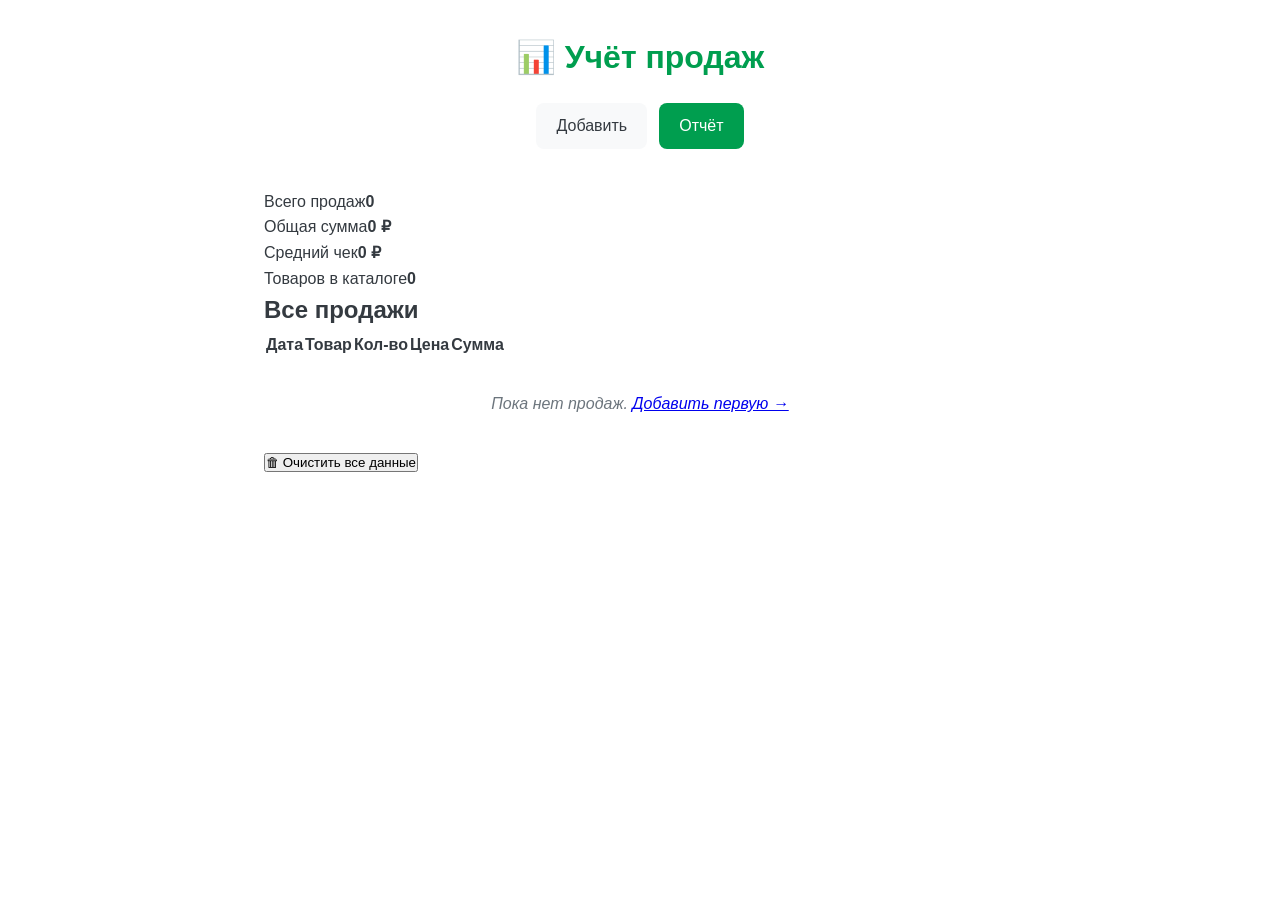
==== static/report.html @ a73f8dbb "sait zapushen, no est oshibka s dodavleniem prodazhi, razobrat 07 09 26" ====
<!DOCTYPE html>
<html lang="ru">
<head>
  <meta charset="UTF-8">
  <title>Отчёт по продажам</title>
  <link rel="stylesheet" href="/static/style.css">
</head>
<body>
  <div class="container">
    <header>
      <h1>📊 Учёт продаж</h1>
      <nav>
        <a href="/">Добавить</a>
        <a href="/report" class="active">Отчёт</a>
      </nav>
    </header>

    <section class="stats">
      <div class="stat-card"><span>Всего продаж</span><strong id="totalCount">0</strong></div>
      <div class="stat-card"><span>Общая сумма</span><strong id="totalSum">0 ₽</strong></div>
      <div class="stat-card"><span>Средний чек</span><strong id="avgCheck">0 ₽</strong></div>
      <div class="stat-card"><span>Товаров в каталоге</span><strong id="uniqueProducts">0</strong></div>
    </section>

    <section>
      <h2>Все продажи</h2>
      <table id="salesTable">
        <thead>
          <tr>
            <th>Дата</th><th>Товар</th><th>Кол-во</th>
            <th>Цена</th><th>Сумма</th><th></th>
          </tr>
        </thead>
        <tbody></tbody>
      </table>
      <p id="emptyMsg" class="empty">Пока нет продаж. <a href="/">Добавить первую →</a></p>
    </section>

    <button class="danger" id="clearBtn">🗑 Очистить все данные</button>
  </div>

  <script src="/static/app.js"></script>
  <script>
    renderReport();

    document.getElementById('clearBtn').addEventListener('click', async () => {
      if (!confirm('Удалить все продажи? Это действие нельзя отменить.')) return;
      await fetch('/api/sales', { method: 'DELETE' });
      renderReport();
    });
  </script>
</body>
</html>
---- static/style.css ----
* { box-sizing: border-box; margin: 0; padding: 0; }

:root {
  --s7-green: #009E4F;
  --s7-green-dark: #007A3D;
  --s7-purple: #6D2077;
  --s7-purple-light: #8B3A96;
  --white: #ffffff;
  --gray-light: #f8f9fa;
  --gray: #6c757d;
  --gray-dark: #343a40;
}

body {
  font-family: -apple-system, BlinkMacSystemFont, "Segoe UI", Roboto, sans-serif;
  background: var(--white);
  color: var(--gray-dark);
  line-height: 1.6;
  min-height: 100vh;
}

.container {
  max-width: 800px;
  margin: 0 auto;
  padding: 32px 24px;
}

header {
  text-align: center;
  margin-bottom: 40px;
}

header h1 {
  color: var(--s7-green);
  font-size: 2rem;
  font-weight: 700;
  margin-bottom: 8px;
}

header p {
  color: var(--s7-purple);
  font-size: 1rem;
}

nav {
  display: flex;
  justify-content: center;
  gap: 12px;
  margin-top: 20px;
}

nav a {
  padding: 10px 20px;
  border-radius: 8px;
  text-decoration: none;
  color: var(--gray-dark);
  background: var(--gray-light);
  transition: 0.2s;
  font-weight: 500;
}

nav a.active, nav a:hover {
  background: var(--s7-green);
  color: var(--white);
}

/* ===== Форма продаж ===== */
.sales-form {
  background: var(--white);
  border: 2px solid var(--gray-light);
  border-radius: 16px;
  padding: 32px;
  margin-bottom: 24px;
}

.sale-row {
  background: var(--gray-light);
  border-radius: 12px;
  padding: 24px;
  margin-bottom: 16px;
  position: relative;
}

.sale-row-header {
  display: flex;
  justify-content: space-between;
  align-items: center;
  margin-bottom: 20px;
}

.sale-row-title {
  color: var(--s7-purple);
  font-weight: 600;
  font-size: 1.1rem;
}

.remove-row-btn {
  background: transparent;
  border: none;
  color: var(--gray);
  font-size: 1.5rem;
  cursor: pointer;
  padding: 0;
  width: 32px;
  height: 32px;
  display: flex;
  align-items: center;
  justify-content: center;
  border-radius: 50%;
  transition: 0.2s;
}

.remove-row-btn:hover {
  background: #fee2e2;
  color: #dc2626;
}

.form-grid {
  display: grid;
  grid-template-columns: repeat(auto-fit, minmax(180px, 1fr));
  gap: 16px;
}

.form-field {
  display: flex;
  flex-direction: column;
}

.form-field label {
  color: var(--s7-green);
  font-weight: 600;
  font-size: 0.9rem;
  margin-bottom: 8px;
  text-transform: uppercase;
  letter-spacing: 0.5px;
}

.form-field input,
.form-field select {
  padding: 12px 16px;
  border: 2px solid #e5e7eb;
  border-radius: 8px;
  font-size: 1rem;
  transition: 0.2s;
  background: var(--white);
}

.form-field input:focus,
.form-field select:focus {
  outline: none;
  border-color: var(--s7-green);
  box-shadow: 0 0 0 3px rgba(0, 158, 79, 0.1);
}

.add-row-btn {
  background: transparent;
  border: 2px dashed var(--s7-purple);
  color: var(--s7-purple);
  padding: 16px;
  border-radius: 12px;
  font-size: 1rem;
  font-weight: 600;
  cursor: pointer;
  width: 100%;
  transition: 0.2s;
  margin-bottom: 24px;
}

.add-row-btn:hover {
  background: var(--s7-purple);
  color: var(--white);
  border-style: solid;
}

.submit-btn {
  background: var(--s7-green);
  color: var(--white);
  border: none;
  padding: 16px 32px;
  border-radius: 12px;
  font-size: 1.1rem;
  font-weight: 700;
  cursor: pointer;
  width: 100%;
  transition: 0.2s;
  text-transform: uppercase;
  letter-spacing: 1px;
}

.submit-btn:hover:not(:disabled) {
  background: var(--s7-green-dark);
  transform: translateY(-2px);
  box-shadow: 0 4px 12px rgba(0, 158, 79, 0.3);
}

.submit-btn:disabled {
  background: #d1d5db;
  cursor: not-allowed;
  opacity: 0.6;
}

/* ===== Последние продажи ===== */
.recent {
  background: var(--white);
  border: 2px solid var(--gray-light);
  border-radius: 16px;
  padding: 24px;
}

.recent h2 {
  color: var(--s7-purple);
  margin-bottom: 16px;
  font-size: 1.3rem;
}

.recent ul {
  list-style: none;
}

.recent li {
  padding: 12px 16px;
  background: var(--gray-light);
  border-radius: 8px;
  margin-bottom: 8px;
  display: flex;
  justify-content: space-between;
  align-items: center;
}

.recent li:last-child {
  margin-bottom: 0;
}

.recent-info {
  display: flex;
  flex-direction: column;
  gap: 4px;
}

.recent-flight {
  color: var(--s7-green);
  font-weight: 700;
  font-size: 1.1rem;
}

.recent-details {
  color: var(--gray);
  font-size: 0.9rem;
}

.recent-quantity {
  background: var(--s7-purple);
  color: var(--white);
  padding: 6px 12px;
  border-radius: 20px;
  font-weight: 600;
  font-size: 0.9rem;
}

.empty {
  text-align: center;
  color: var(--gray);
  padding: 32px;
  font-style: italic;
}

/* ===== Адаптивность ===== */
@media (max-width: 640px) {
  .form-grid {
    grid-template-columns: 1fr;
  }
  
  .container {
    padding: 16px;
  }
  
  header h1 {
    font-size: 1.5rem;
  }
}
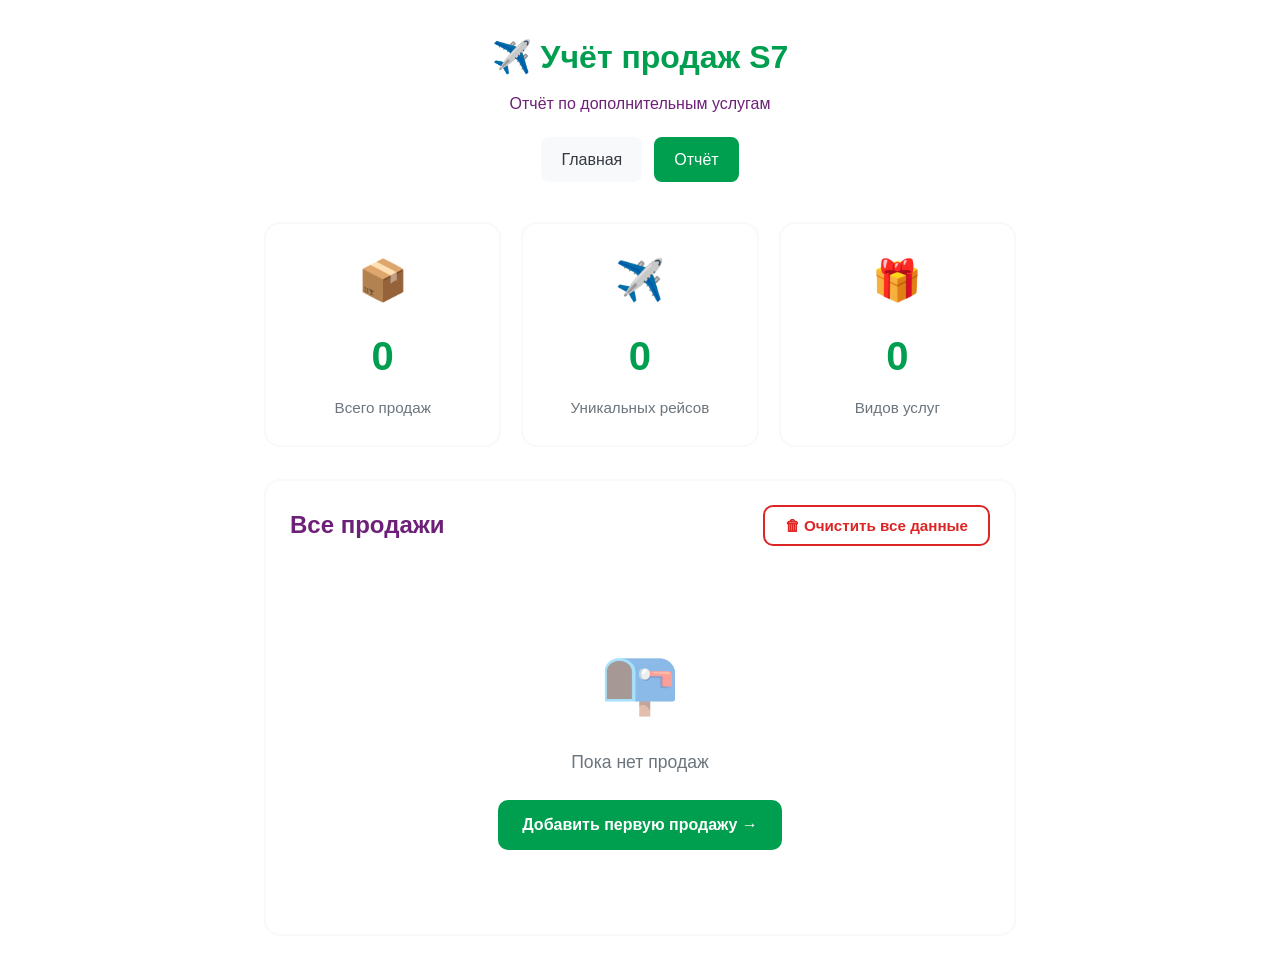
==== commit 4a5bccbc: "polnaya rabochaya versia glavnoi stranicy" ====
--- a/static/report.html
+++ b/static/report.html
@@ -2,52 +2,157 @@
 <html lang="ru">
 <head>
   <meta charset="UTF-8">
-  <title>Отчёт по продажам</title>
+  <title>Отчёт — S7</title>
   <link rel="stylesheet" href="/static/style.css">
 </head>
 <body>
   <div class="container">
     <header>
-      <h1>📊 Учёт продаж</h1>
+      <h1>✈️ Учёт продаж S7</h1>
+      <p>Отчёт по дополнительным услугам</p>
       <nav>
-        <a href="/">Добавить</a>
+        <a href="/">Главная</a>
         <a href="/report" class="active">Отчёт</a>
       </nav>
     </header>
 
+    <!-- Карточки статистики -->
     <section class="stats">
-      <div class="stat-card"><span>Всего продаж</span><strong id="totalCount">0</strong></div>
-      <div class="stat-card"><span>Общая сумма</span><strong id="totalSum">0 ₽</strong></div>
-      <div class="stat-card"><span>Средний чек</span><strong id="avgCheck">0 ₽</strong></div>
-      <div class="stat-card"><span>Товаров в каталоге</span><strong id="uniqueProducts">0</strong></div>
+      <div class="stat-card">
+        <div class="stat-icon">📦</div>
+        <div class="stat-value" id="totalCount">0</div>
+        <div class="stat-label">Всего продаж</div>
+      </div>
+      <div class="stat-card">
+        <div class="stat-icon">✈️</div>
+        <div class="stat-value" id="uniqueFlights">0</div>
+        <div class="stat-label">Уникальных рейсов</div>
+      </div>
+      <div class="stat-card">
+        <div class="stat-icon">🎁</div>
+        <div class="stat-value" id="uniqueServices">0</div>
+        <div class="stat-label">Видов услуг</div>
+      </div>
     </section>
 
-    <section>
-      <h2>Все продажи</h2>
-      <table id="salesTable">
-        <thead>
-          <tr>
-            <th>Дата</th><th>Товар</th><th>Кол-во</th>
-            <th>Цена</th><th>Сумма</th><th></th>
-          </tr>
-        </thead>
-        <tbody></tbody>
-      </table>
-      <p id="emptyMsg" class="empty">Пока нет продаж. <a href="/">Добавить первую →</a></p>
+    <!-- Таблица всех продаж -->
+    <section class="report-section">
+      <div class="section-header">
+        <h2>Все продажи</h2>
+        <button class="danger-btn" id="clearBtn">🗑 Очистить все данные</button>
+      </div>
+      
+      <div id="salesContainer">
+        <div class="empty-state">
+          <div class="empty-icon">📭</div>
+          <p>Пока нет продаж</p>
+          <a href="/" class="btn-primary">Добавить первую продажу →</a>
+        </div>
+      </div>
     </section>
-
-    <button class="danger" id="clearBtn">🗑 Очистить все данные</button>
   </div>
 
-  <script src="/static/app.js"></script>
   <script>
+    const formatDate = (iso) => {
+      const date = new Date(iso);
+      return date.toLocaleDateString('ru-RU', { day: '2-digit', month: '2-digit', year: 'numeric' });
+    };
+
+    async function renderReport() {
+      try {
+        const [salesRes, statsRes] = await Promise.all([
+          fetch('/api/sales'),
+          fetch('/api/stats')
+        ]);
+
+        const sales = await salesRes.json();
+        const stats = await statsRes.json();
+
+        // Обновляем статистику
+        document.getElementById('totalCount').textContent = stats.total_count;
+        document.getElementById('uniqueFlights').textContent = stats.unique_flights;
+        document.getElementById('uniqueServices').textContent = stats.unique_services;
+
+        const container = document.getElementById('salesContainer');
+
+        if (!sales.length) {
+          container.innerHTML = `
+            <div class="empty-state">
+              <div class="empty-icon">📭</div>
+              <p>Пока нет продаж</p>
+              <a href="/" class="btn-primary">Добавить первую продажу →</a>
+            </div>
+          `;
+          return;
+        }
+
+        // Группируем по рейсам для наглядности
+        const byFlight = {};
+        sales.forEach(sale => {
+          if (!byFlight[sale.flight]) {
+            byFlight[sale.flight] = [];
+          }
+          byFlight[sale.flight].push(sale);
+        });
+
+        let html = '<div class="sales-list">';
+        
+        Object.entries(byFlight).forEach(([flight, items]) => {
+          html += `
+            <div class="flight-group">
+              <div class="flight-header">
+                <span class="flight-number">Рейс ${flight}</span>
+                <span class="flight-count">${items.length} продаж</span>
+              </div>
+              <div class="flight-items">
+          `;
+
+          items.forEach(sale => {
+            html += `
+              <div class="sale-item">
+                <div class="sale-info">
+                  <span class="sale-service">${sale.service}</span>
+                  <span class="sale-date">${formatDate(sale.date)}</span>
+                </div>
+                <div class="sale-quantity">× ${sale.quantity}</div>
+              </div>
+            `;
+          });
+
+          html += `
+              </div>
+            </div>
+          `;
+        });
+
+        html += '</div>';
+        container.innerHTML = html;
+
+      } catch (error) {
+        console.error('Ошибка загрузки:', error);
+      }
+    }
+
+    // Очистка всех данных
+    document.getElementById('clearBtn').addEventListener('click', async () => {
+      if (!confirm('️ Вы уверены, что хотите удалить ВСЕ продажи?\n\nЭто действие нельзя отменить!')) {
+        return;
+      }
+
+      try {
+        const res = await fetch('/api/sales', { method: 'DELETE' });
+        if (res.ok) {
+          renderReport();
+        } else {
+          alert('Ошибка при удалении');
+        }
+      } catch (error) {
+        alert('Ошибка: ' + error.message);
+      }
+    });
+
+    // Загружаем данные при открытии страницы
     renderReport();
-
-    document.getElementById('clearBtn').addEventListener('click', async () => {
-      if (!confirm('Удалить все продажи? Это действие нельзя отменить.')) return;
-      await fetch('/api/sales', { method: 'DELETE' });
-      renderReport();
-    });
   </script>
 </body>
 </html>
--- a/static/style.css
+++ b/static/style.css
@@ -277,4 +277,208 @@
   header h1 {
     font-size: 1.5rem;
   }
+}
+/* ===== Страница отчёта ===== */
+.stats {
+  display: grid;
+  grid-template-columns: repeat(auto-fit, minmax(200px, 1fr));
+  gap: 20px;
+  margin-bottom: 32px;
+}
+
+.stat-card {
+  background: var(--white);
+  border: 2px solid var(--gray-light);
+  border-radius: 16px;
+  padding: 24px;
+  text-align: center;
+  transition: transform 0.2s, box-shadow 0.2s;
+}
+
+.stat-card:hover {
+  transform: translateY(-4px);
+  box-shadow: 0 8px 24px rgba(0, 158, 79, 0.1);
+}
+
+.stat-icon {
+  font-size: 2.5rem;
+  margin-bottom: 12px;
+}
+
+.stat-value {
+  font-size: 2.5rem;
+  font-weight: 700;
+  color: var(--s7-green);
+  margin-bottom: 8px;
+}
+
+.stat-label {
+  color: var(--gray);
+  font-size: 0.95rem;
+}
+
+.report-section {
+  background: var(--white);
+  border: 2px solid var(--gray-light);
+  border-radius: 16px;
+  padding: 24px;
+}
+
+.section-header {
+  display: flex;
+  justify-content: space-between;
+  align-items: center;
+  margin-bottom: 24px;
+  flex-wrap: wrap;
+  gap: 16px;
+}
+
+.section-header h2 {
+  color: var(--s7-purple);
+  font-size: 1.5rem;
+  margin: 0;
+}
+
+.danger-btn {
+  background: transparent;
+  border: 2px solid #dc2626;
+  color: #dc2626;
+  padding: 10px 20px;
+  border-radius: 10px;
+  font-size: 0.95rem;
+  font-weight: 600;
+  cursor: pointer;
+  transition: all 0.2s;
+}
+
+.danger-btn:hover {
+  background: #dc2626;
+  color: var(--white);
+}
+
+/* Группировка по рейсам */
+.sales-list {
+  display: flex;
+  flex-direction: column;
+  gap: 20px;
+}
+
+.flight-group {
+  background: var(--gray-light);
+  border-radius: 12px;
+  overflow: hidden;
+}
+
+.flight-header {
+  background: var(--s7-purple);
+  color: var(--white);
+  padding: 16px 20px;
+  display: flex;
+  justify-content: space-between;
+  align-items: center;
+}
+
+.flight-number {
+  font-size: 1.2rem;
+  font-weight: 700;
+}
+
+.flight-count {
+  background: rgba(255, 255, 255, 0.2);
+  padding: 4px 12px;
+  border-radius: 20px;
+  font-size: 0.9rem;
+}
+
+.flight-items {
+  padding: 16px 20px;
+}
+
+.sale-item {
+  display: flex;
+  justify-content: space-between;
+  align-items: center;
+  padding: 12px 0;
+  border-bottom: 1px solid #e5e7eb;
+}
+
+.sale-item:last-child {
+  border-bottom: none;
+}
+
+.sale-info {
+  display: flex;
+  flex-direction: column;
+  gap: 4px;
+}
+
+.sale-service {
+  font-weight: 600;
+  color: var(--s7-green);
+  font-size: 1.1rem;
+}
+
+.sale-date {
+  color: var(--gray);
+  font-size: 0.9rem;
+}
+
+.sale-quantity {
+  background: var(--s7-purple);
+  color: var(--white);
+  padding: 8px 16px;
+  border-radius: 20px;
+  font-weight: 700;
+  font-size: 1rem;
+}
+
+/* Пустое состояние */
+.empty-state {
+  text-align: center;
+  padding: 60px 20px;
+}
+
+.empty-icon {
+  font-size: 4rem;
+  margin-bottom: 16px;
+  opacity: 0.5;
+}
+
+.empty-state p {
+  color: var(--gray);
+  font-size: 1.1rem;
+  margin-bottom: 24px;
+}
+
+.btn-primary {
+  display: inline-block;
+  background: var(--s7-green);
+  color: var(--white);
+  padding: 12px 24px;
+  border-radius: 10px;
+  text-decoration: none;
+  font-weight: 600;
+  transition: all 0.2s;
+}
+
+.btn-primary:hover {
+  background: var(--s7-green-dark);
+  transform: translateY(-2px);
+  box-shadow: 0 4px 12px rgba(0, 158, 79, 0.3);
+}
+
+/* Адаптивность */
+@media (max-width: 640px) {
+  .section-header {
+    flex-direction: column;
+    align-items: flex-start;
+  }
+  
+  .danger-btn {
+    width: 100%;
+  }
+  
+  .stat-value {
+    font-size: 2rem;
+  }
 }
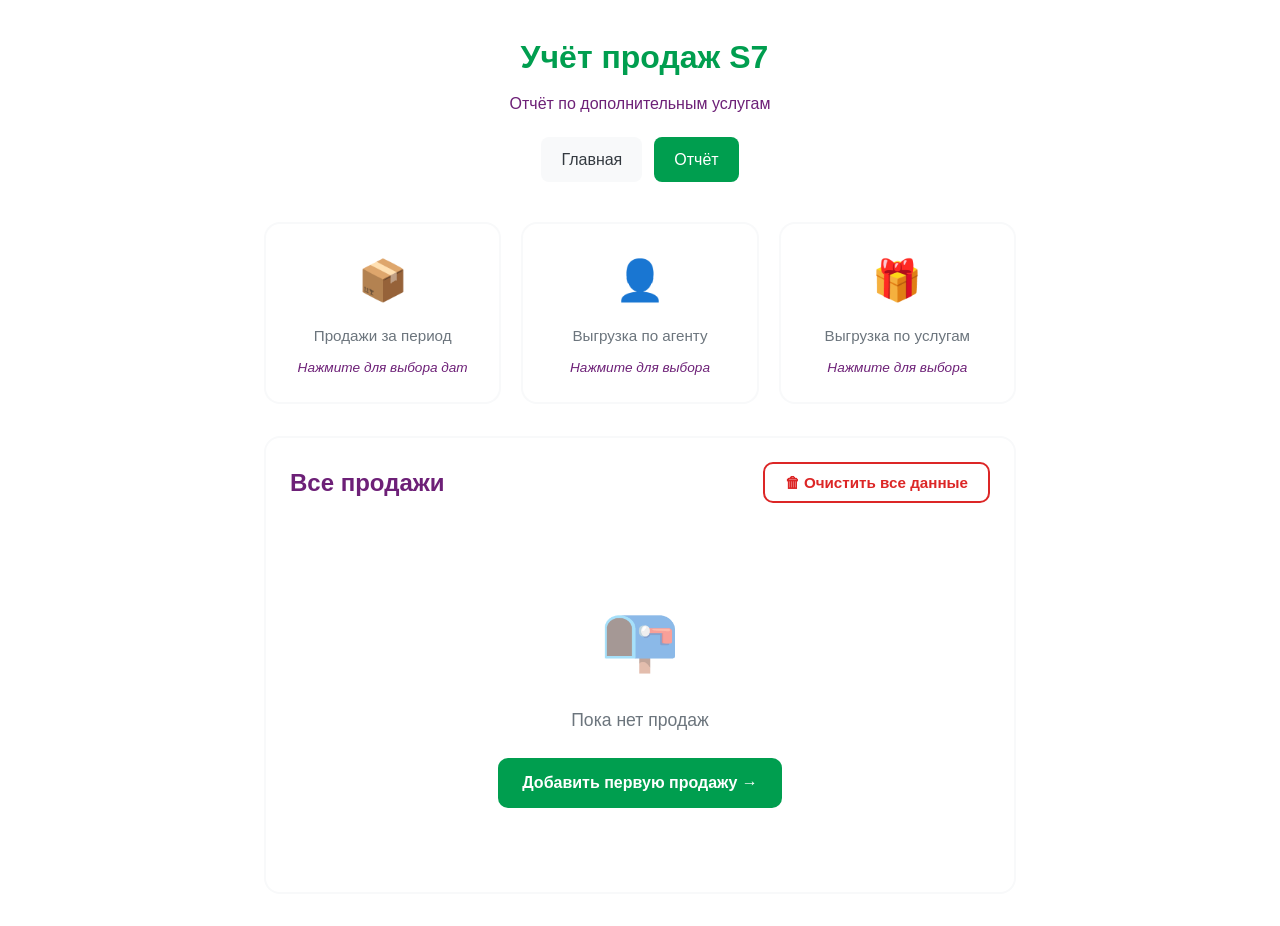
==== commit d6ecc716: "zarabotala vtoraya stranica, vkluchena vaborka otchetov, neobhodimo korrektirovat logiky" ====
--- a/static/report.html
+++ b/static/report.html
@@ -3,12 +3,12 @@
 <head>
   <meta charset="UTF-8">
   <title>Отчёт — S7</title>
-  <link rel="stylesheet" href="/static/style.css">
+  <link rel="stylesheet" href="/static/style.css?v=3">
 </head>
 <body>
   <div class="container">
     <header>
-      <h1>✈️ Учёт продаж S7</h1>
+      <h1>️ Учёт продаж S7</h1>
       <p>Отчёт по дополнительным услугам</p>
       <nav>
         <a href="/">Главная</a>
@@ -18,30 +18,90 @@
 
     <!-- Карточки статистики -->
     <section class="stats">
-      <div class="stat-card">
+      <div class="stat-card clickable" id="salesByPeriodCard">
         <div class="stat-icon">📦</div>
-        <div class="stat-value" id="totalCount">0</div>
-        <div class="stat-label">Всего продаж</div>
+        <div class="stat-label">Продажи за период</div>
+        <div class="stat-hint">Нажмите для выбора дат</div>
       </div>
-      <div class="stat-card">
-        <div class="stat-icon">✈️</div>
-        <div class="stat-value" id="uniqueFlights">0</div>
-        <div class="stat-label">Уникальных рейсов</div>
+
+      <div class="stat-card clickable" id="salesByAgentCard">
+        <div class="stat-icon">👤</div>
+        <div class="stat-label">Выгрузка по агенту</div>
+        <div class="stat-hint">Нажмите для выбора</div>
       </div>
-      <div class="stat-card">
+
+      <div class="stat-card clickable" id="salesByServiceCard">
         <div class="stat-icon">🎁</div>
-        <div class="stat-value" id="uniqueServices">0</div>
-        <div class="stat-label">Видов услуг</div>
+        <div class="stat-label">Выгрузка по услугам</div>
+        <div class="stat-hint">Нажмите для выбора</div>
       </div>
     </section>
 
-    <!-- Таблица всех продаж -->
+    <!-- Универсальная модалка -->
+    <div id="dateModal" class="modal">
+      <div class="modal-content">
+        <span class="close-btn" id="closeModal">&times;</span>
+        <h2 id="modalTitle">Выберите период</h2>
+        <div class="date-inputs">
+          <div class="form-field">
+            <label>Дата начала</label>
+            <input type="date" id="startDate" required>
+          </div>
+          <div class="form-field">
+            <label>Дата окончания</label>
+            <input type="date" id="endDate" required>
+          </div>
+        </div>
+        <div class="form-field" id="agentField" style="display:none">
+          <label>Агент</label>
+          <select id="filterAgent">
+            <option value="">Выберите агента</option>
+            <option value="ТРОПИНА">ТРОПИНА</option>
+            <option value="САМАРИНА">САМАРИНА</option>
+            <option value="НАГАБЕДЯН">НАГАБЕДЯН</option>
+            <option value="ГОЛУБЫХ">ГОЛУБЫХ</option>
+            <option value="ДЕМЕНТЬЕВ">ДЕМЕНТЬЕВ</option>
+            <option value="ТИМОФЕЕВ">ТИМОФЕЕВ</option>
+            <option value="БРАГИН">БРАГИН</option>
+            <option value="ХАИРОВ">ХАИРОВ</option>
+          </select>
+        </div>
+        <div class="form-field" id="serviceField" style="display:none">
+          <label>Услуга</label>
+          <select id="filterService">
+            <option value="">Выберите услугу</option>
+            <option value="UPGR">UPGR</option>
+            <option value="SLEEP">SLEEP</option>
+            <option value="SEAT">SEAT</option>
+            <option value="EXTRA">EXTRA</option>
+          </select>
+        </div>
+        <button class="submit-btn" id="showReportBtn">Показать отчёт</button>
+      </div>
+    </div>
+
+    <!-- Блок отчёта (универсальный) -->
+    <div id="periodReport" class="period-report" style="display: none;">
+      <div class="report-header">
+        <h2 id="reportTitle">Отчёт за период</h2>
+        <button class="close-report-btn" id="closeReport">&times;</button>
+      </div>
+      <div class="period-info">
+        <span id="periodDates"></span>
+      </div>
+      <div class="total-sales-display">
+        <div class="total-number" id="totalSalesCount">0</div>
+        <div class="total-label" id="totalLabel">продаж</div>
+      </div>
+      <div class="sales-list" id="periodSalesList"></div>
+    </div>
+
+    <!-- Все продажи -->
     <section class="report-section">
       <div class="section-header">
         <h2>Все продажи</h2>
         <button class="danger-btn" id="clearBtn">🗑 Очистить все данные</button>
       </div>
-      
       <div id="salesContainer">
         <div class="empty-state">
           <div class="empty-icon">📭</div>
@@ -52,107 +112,6 @@
     </section>
   </div>
 
-  <script>
-    const formatDate = (iso) => {
-      const date = new Date(iso);
-      return date.toLocaleDateString('ru-RU', { day: '2-digit', month: '2-digit', year: 'numeric' });
-    };
-
-    async function renderReport() {
-      try {
-        const [salesRes, statsRes] = await Promise.all([
-          fetch('/api/sales'),
-          fetch('/api/stats')
-        ]);
-
-        const sales = await salesRes.json();
-        const stats = await statsRes.json();
-
-        // Обновляем статистику
-        document.getElementById('totalCount').textContent = stats.total_count;
-        document.getElementById('uniqueFlights').textContent = stats.unique_flights;
-        document.getElementById('uniqueServices').textContent = stats.unique_services;
-
-        const container = document.getElementById('salesContainer');
-
-        if (!sales.length) {
-          container.innerHTML = `
-            <div class="empty-state">
-              <div class="empty-icon">📭</div>
-              <p>Пока нет продаж</p>
-              <a href="/" class="btn-primary">Добавить первую продажу →</a>
-            </div>
-          `;
-          return;
-        }
-
-        // Группируем по рейсам для наглядности
-        const byFlight = {};
-        sales.forEach(sale => {
-          if (!byFlight[sale.flight]) {
-            byFlight[sale.flight] = [];
-          }
-          byFlight[sale.flight].push(sale);
-        });
-
-        let html = '<div class="sales-list">';
-        
-        Object.entries(byFlight).forEach(([flight, items]) => {
-          html += `
-            <div class="flight-group">
-              <div class="flight-header">
-                <span class="flight-number">Рейс ${flight}</span>
-                <span class="flight-count">${items.length} продаж</span>
-              </div>
-              <div class="flight-items">
-          `;
-
-          items.forEach(sale => {
-            html += `
-              <div class="sale-item">
-                <div class="sale-info">
-                  <span class="sale-service">${sale.service}</span>
-                  <span class="sale-date">${formatDate(sale.date)}</span>
-                </div>
-                <div class="sale-quantity">× ${sale.quantity}</div>
-              </div>
-            `;
-          });
-
-          html += `
-              </div>
-            </div>
-          `;
-        });
-
-        html += '</div>';
-        container.innerHTML = html;
-
-      } catch (error) {
-        console.error('Ошибка загрузки:', error);
-      }
-    }
-
-    // Очистка всех данных
-    document.getElementById('clearBtn').addEventListener('click', async () => {
-      if (!confirm('️ Вы уверены, что хотите удалить ВСЕ продажи?\n\nЭто действие нельзя отменить!')) {
-        return;
-      }
-
-      try {
-        const res = await fetch('/api/sales', { method: 'DELETE' });
-        if (res.ok) {
-          renderReport();
-        } else {
-          alert('Ошибка при удалении');
-        }
-      } catch (error) {
-        alert('Ошибка: ' + error.message);
-      }
-    });
-
-    // Загружаем данные при открытии страницы
-    renderReport();
-  </script>
+  <script src="/static/report.js?v=3"></script>
 </body>
 </html>
--- a/static/style.css
+++ b/static/style.css
@@ -481,4 +481,622 @@
   .stat-value {
     font-size: 2rem;
   }
+}
+/* ===== Кликабельная карточка ===== */
+.stat-card.clickable {
+  cursor: pointer;
+  transition: all 0.3s;
+}
+
+.stat-card.clickable:hover {
+  transform: translateY(-8px);
+  box-shadow: 0 12px 32px rgba(109, 32, 119, 0.2);
+  border-color: var(--s7-purple);
+}
+
+.stat-hint {
+  color: var(--s7-purple);
+  font-size: 0.85rem;
+  margin-top: 8px;
+  font-style: italic;
+}
+
+/* ===== Модальное окно ===== */
+.modal {
+  display: none;
+  position: fixed;
+  z-index: 1000;
+  left: 0;
+  top: 0;
+  width: 100%;
+  height: 100%;
+  background-color: rgba(0, 0, 0, 0.5);
+  animation: fadeIn 0.3s;
+}
+
+@keyframes fadeIn {
+  from { opacity: 0; }
+  to { opacity: 1; }
+}
+
+.modal-content {
+  background: var(--white);
+  margin: 10% auto;
+  padding: 32px;
+  border-radius: 16px;
+  width: 90%;
+  max-width: 500px;
+  position: relative;
+  box-shadow: 0 8px 32px rgba(0, 0, 0, 0.2);
+  animation: slideDown 0.3s;
+}
+
+@keyframes slideDown {
+  from { transform: translateY(-50px); opacity: 0; }
+  to { transform: translateY(0); opacity: 1; }
+}
+
+.close-btn {
+  position: absolute;
+  right: 20px;
+  top: 20px;
+  font-size: 2rem;
+  color: var(--gray);
+  cursor: pointer;
+  transition: color 0.2s;
+}
+
+.close-btn:hover {
+  color: var(--s7-purple);
+}
+
+.modal-content h2 {
+  color: var(--s7-purple);
+  margin-bottom: 24px;
+  text-align: center;
+}
+
+.date-inputs {
+  display: grid;
+  grid-template-columns: 1fr 1fr;
+  gap: 16px;
+  margin-bottom: 24px;
+}
+
+/* ===== Отчёт за период ===== */
+.period-report {
+  background: var(--white);
+  border: 2px solid var(--gray-light);
+  border-radius: 16px;
+  padding: 32px;
+  margin-bottom: 32px;
+  animation: slideDown 0.5s;
+}
+
+.report-header {
+  display: flex;
+  justify-content: space-between;
+  align-items: center;
+  margin-bottom: 24px;
+}
+
+.report-header h2 {
+  color: var(--s7-purple);
+  margin: 0;
+}
+
+.close-report-btn {
+  background: transparent;
+  border: none;
+  font-size: 2rem;
+  color: var(--gray);
+  cursor: pointer;
+  transition: color 0.2s;
+}
+
+.close-report-btn:hover {
+  color: var(--s7-purple);
+}
+
+.period-info {
+  text-align: center;
+  color: var(--gray);
+  font-size: 1.1rem;
+  margin-bottom: 24px;
+}
+
+.total-sales-display {
+  text-align: center;
+  padding: 40px 20px;
+  background: linear-gradient(135deg, var(--s7-green) 0%, var(--s7-purple) 100%);
+  border-radius: 16px;
+  margin-bottom: 32px;
+}
+
+.total-number {
+  font-size: 5rem;
+  font-weight: 700;
+  color: var(--white);
+  margin-bottom: 8px;
+}
+
+.total-label {
+  font-size: 1.5rem;
+  color: var(--white);
+  opacity: 0.9;
+}
+
+/* ===== Элемент продажи ===== */
+.sale-item {
+  display: flex;
+  justify-content: space-between;
+  align-items: center;
+  padding: 16px 20px;
+  background: var(--gray-light);
+  border-radius: 10px;
+  margin-bottom: 12px;
+  transition: transform 0.2s;
+}
+
+.sale-item:hover {
+  transform: translateX(4px);
+}
+
+.sale-info {
+  display: flex;
+  flex-direction: column;
+  gap: 6px;
+}
+
+.sale-flight {
+  font-weight: 700;
+  color: var(--s7-green);
+  font-size: 1.1rem;
+}
+
+.sale-service {
+  font-weight: 600;
+  color: var(--s7-purple);
+  font-size: 1rem;
+}
+
+.sale-agent {
+  color: var(--gray-dark);
+  font-size: 0.95rem;
+}
+
+.sale-date {
+  color: var(--gray);
+  font-size: 0.9rem;
+}
+
+.sale-quantity {
+  background: var(--s7-purple);
+  color: var(--white);
+  padding: 10px 20px;
+  border-radius: 24px;
+  font-weight: 700;
+  font-size: 1.1rem;
+}
+
+@media (max-width: 640px) {
+  .date-inputs {
+    grid-template-columns: 1fr;
+  }
+  
+  .total-number {
+    font-size: 3.5rem;
+  }
+  
+  .sale-item {
+    flex-direction: column;
+    align-items: flex-start;
+    gap: 12px;
+  }
+}
+/* ===== Компактная строка продажи ===== */
+.sale-row-compact {
+  display: flex;
+  align-items: center;
+  padding: 14px 20px;
+  background: var(--gray-light);
+  border-radius: 10px;
+  margin-bottom: 8px;
+  transition: background 0.2s;
+  flex-wrap: wrap;
+  gap: 4px;
+}
+
+.sale-row-compact:hover {
+  background: #eef2ff;
+}
+
+.sale-field {
+  font-size: 0.95rem;
+  white-space: nowrap;
+}
+
+.sale-divider {
+  color: #d1d5db;
+  font-size: 0.9rem;
+  margin: 0 4px;
+}
+
+.sale-row-compact .sale-date {
+  color: var(--gray);
+  font-weight: 500;
+}
+
+.sale-row-compact .sale-flight {
+  color: var(--s7-green);
+  font-weight: 700;
+}
+
+.sale-row-compact .sale-service {
+  color: var(--s7-purple);
+  font-weight: 600;
+}
+
+.sale-row-compact .sale-quantity {
+  background: var(--s7-purple);
+  color: var(--white);
+  padding: 4px 12px;
+  border-radius: 12px;
+  font-weight: 700;
+  font-size: 0.9rem;
+}
+
+.sale-row-compact .sale-agent {
+  color: var(--gray-dark);
+  font-weight: 500;
+}
+
+@media (max-width: 640px) {
+  .sale-row-compact {
+    flex-wrap: wrap;
+    gap: 6px;
+    padding: 12px 16px;
+  }
+  
+  .sale-divider {
+    display: none;
+  }
+}
+/* ===== Кликабельные карточки ===== */
+.stat-card.clickable {
+  cursor: pointer;
+  transition: all 0.3s;
+}
+
+.stat-card.clickable:hover {
+  transform: translateY(-8px);
+  box-shadow: 0 12px 32px rgba(109, 32, 119, 0.2);
+  border-color: var(--s7-purple);
+}
+
+.stat-hint {
+  color: var(--s7-purple);
+  font-size: 0.85rem;
+  margin-top: 8px;
+  font-style: italic;
+}
+
+/* ===== Модальное окно ===== */
+.modal {
+  display: none;
+  position: fixed;
+  z-index: 1000;
+  left: 0;
+  top: 0;
+  width: 100%;
+  height: 100%;
+  background-color: rgba(0, 0, 0, 0.5);
+  animation: fadeIn 0.3s;
+}
+
+@keyframes fadeIn {
+  from { opacity: 0; }
+  to { opacity: 1; }
+}
+
+.modal-content {
+  background: var(--white);
+  margin: 10% auto;
+  padding: 32px;
+  border-radius: 16px;
+  width: 90%;
+  max-width: 500px;
+  position: relative;
+  box-shadow: 0 8px 32px rgba(0, 0, 0, 0.2);
+  animation: slideDown 0.3s;
+}
+
+@keyframes slideDown {
+  from { transform: translateY(-50px); opacity: 0; }
+  to { transform: translateY(0); opacity: 1; }
+}
+
+.close-btn {
+  position: absolute;
+  right: 20px;
+  top: 20px;
+  font-size: 2rem;
+  color: var(--gray);
+  cursor: pointer;
+  transition: color 0.2s;
+}
+
+.close-btn:hover {
+  color: var(--s7-purple);
+}
+
+.modal-content h2 {
+  color: var(--s7-purple);
+  margin-bottom: 24px;
+  text-align: center;
+}
+
+.date-inputs {
+  display: grid;
+  grid-template-columns: 1fr 1fr;
+  gap: 16px;
+  margin-bottom: 24px;
+}
+
+/* ===== Отчёт за период ===== */
+.period-report {
+  background: var(--white);
+  border: 2px solid var(--gray-light);
+  border-radius: 16px;
+  padding: 32px;
+  margin-bottom: 32px;
+  animation: slideDown 0.5s;
+}
+
+.report-header {
+  display: flex;
+  justify-content: space-between;
+  align-items: center;
+  margin-bottom: 24px;
+}
+
+.report-header h2 {
+  color: var(--s7-purple);
+  margin: 0;
+}
+
+.close-report-btn {
+  background: transparent;
+  border: none;
+  font-size: 2rem;
+  color: var(--gray);
+  cursor: pointer;
+  transition: color 0.2s;
+}
+
+.close-report-btn:hover {
+  color: var(--s7-purple);
+}
+
+.period-info {
+  text-align: center;
+  color: var(--gray);
+  font-size: 1.1rem;
+  margin-bottom: 24px;
+}
+
+.total-sales-display {
+  text-align: center;
+  padding: 40px 20px;
+  background: linear-gradient(135deg, var(--s7-green) 0%, var(--s7-purple) 100%);
+  border-radius: 16px;
+  margin-bottom: 32px;
+}
+
+.total-number {
+  font-size: 5rem;
+  font-weight: 700;
+  color: var(--white);
+  margin-bottom: 8px;
+}
+
+.total-label {
+  font-size: 1.5rem;
+  color: var(--white);
+  opacity: 0.9;
+}
+
+/* ===== Компактная строка продажи ===== */
+.sale-row-compact {
+  display: flex;
+  align-items: center;
+  padding: 14px 20px;
+  background: var(--gray-light);
+  border-radius: 10px;
+  margin-bottom: 8px;
+  transition: background 0.2s;
+  flex-wrap: wrap;
+  gap: 4px;
+}
+
+.sale-row-compact:hover {
+  background: #eef2ff;
+}
+
+.sale-field {
+  font-size: 0.95rem;
+  white-space: nowrap;
+}
+
+.sale-divider {
+  color: #d1d5db;
+  font-size: 0.9rem;
+  margin: 0 4px;
+}
+
+.sale-row-compact .sale-date {
+  color: var(--gray);
+  font-weight: 500;
+}
+
+.sale-row-compact .sale-flight {
+  color: var(--s7-green);
+  font-weight: 700;
+}
+
+.sale-row-compact .sale-service {
+  color: var(--s7-purple);
+  font-weight: 600;
+}
+
+.sale-row-compact .sale-quantity {
+  background: var(--s7-purple);
+  color: var(--white);
+  padding: 4px 12px;
+  border-radius: 12px;
+  font-weight: 700;
+  font-size: 0.9rem;
+}
+
+.sale-row-compact .sale-agent {
+  color: var(--gray-dark);
+  font-weight: 500;
+}
+
+/* ===== Группировка по рейсам ===== */
+.flight-group {
+  background: var(--gray-light);
+  border-radius: 12px;
+  overflow: hidden;
+  margin-bottom: 16px;
+}
+
+.flight-header {
+  background: var(--s7-purple);
+  color: var(--white);
+  padding: 16px 20px;
+  display: flex;
+  justify-content: space-between;
+  align-items: center;
+}
+
+.flight-number {
+  font-size: 1.2rem;
+  font-weight: 700;
+}
+
+.flight-count {
+  background: rgba(255, 255, 255, 0.2);
+  padding: 4px 12px;
+  border-radius: 20px;
+  font-size: 0.9rem;
+}
+
+.flight-items {
+  padding: 16px 20px;
+}
+
+/* ===== Пустое состояние ===== */
+.empty-state {
+  text-align: center;
+  padding: 60px 20px;
+}
+
+.empty-icon {
+  font-size: 4rem;
+  margin-bottom: 16px;
+  opacity: 0.5;
+}
+
+.empty-state p {
+  color: var(--gray);
+  font-size: 1.1rem;
+  margin-bottom: 24px;
+}
+
+.btn-primary {
+  display: inline-block;
+  background: var(--s7-green);
+  color: var(--white);
+  padding: 12px 24px;
+  border-radius: 10px;
+  text-decoration: none;
+  font-weight: 600;
+  transition: all 0.2s;
+}
+
+.btn-primary:hover {
+  background: var(--s7-green-dark);
+  transform: translateY(-2px);
+  box-shadow: 0 4px 12px rgba(0, 158, 79, 0.3);
+}
+
+/* ===== Кнопка очистки ===== */
+.danger-btn {
+  background: transparent;
+  border: 2px solid #dc2626;
+  color: #dc2626;
+  padding: 10px 20px;
+  border-radius: 10px;
+  font-size: 0.95rem;
+  font-weight: 600;
+  cursor: pointer;
+  transition: all 0.2s;
+}
+
+.danger-btn:hover {
+  background: #dc2626;
+  color: var(--white);
+}
+
+.report-section {
+  background: var(--white);
+  border: 2px solid var(--gray-light);
+  border-radius: 16px;
+  padding: 24px;
+}
+
+.section-header {
+  display: flex;
+  justify-content: space-between;
+  align-items: center;
+  margin-bottom: 24px;
+  flex-wrap: wrap;
+  gap: 16px;
+}
+
+.section-header h2 {
+  color: var(--s7-purple);
+  font-size: 1.5rem;
+  margin: 0;
+}
+
+/* ===== Адаптивность ===== */
+@media (max-width: 640px) {
+  .date-inputs {
+    grid-template-columns: 1fr;
+  }
+
+  .total-number {
+    font-size: 3.5rem;
+  }
+
+  .sale-row-compact {
+    flex-wrap: wrap;
+    gap: 6px;
+    padding: 12px 16px;
+  }
+
+  .sale-divider {
+    display: none;
+  }
+
+  .section-header {
+    flex-direction: column;
+    align-items: flex-start;
+  }
+
+  .danger-btn {
+    width: 100%;
+  }
 }
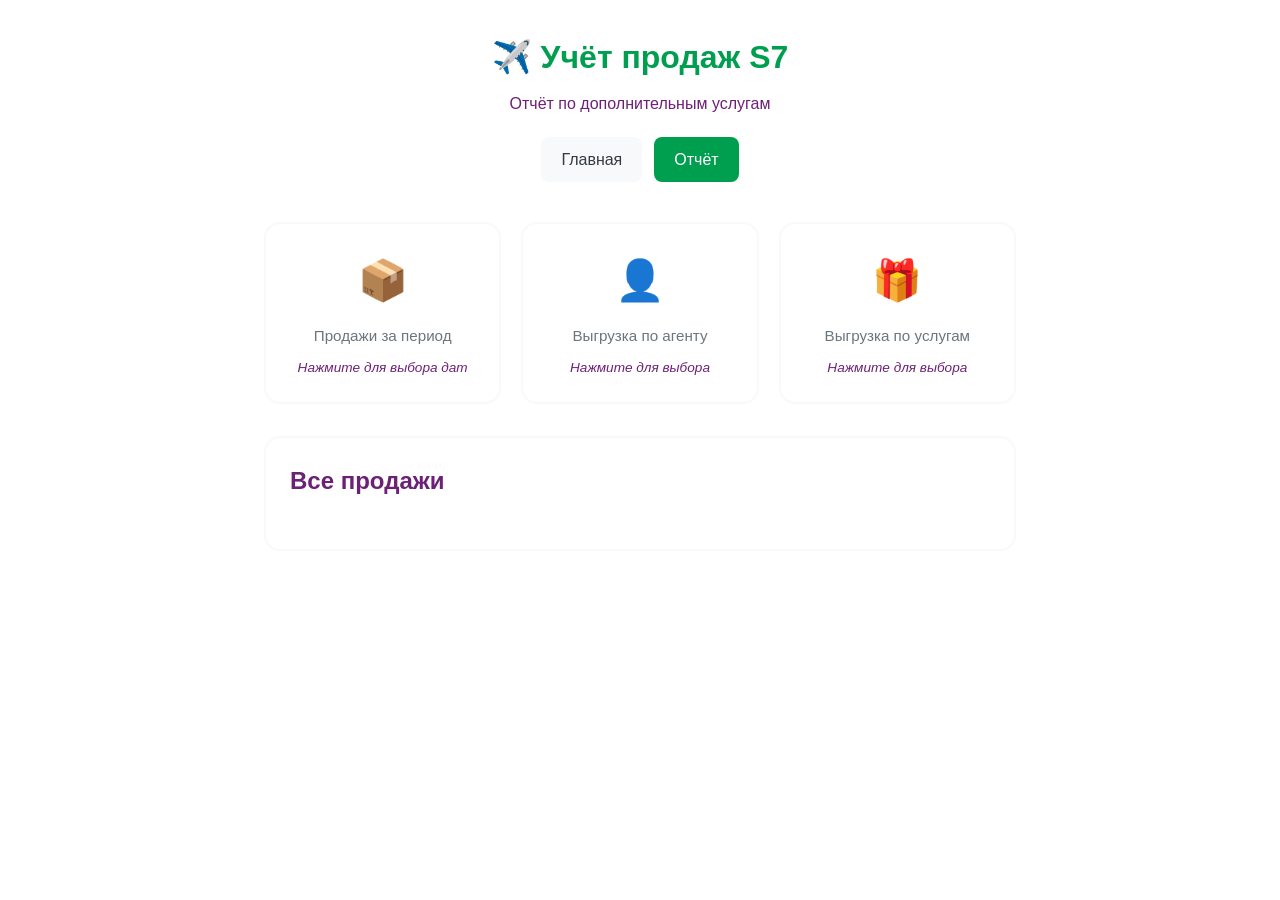
==== commit e87461f7: "pervaya rabochaya versia 1.0" ====
--- a/static/report.html
+++ b/static/report.html
@@ -8,7 +8,7 @@
 <body>
   <div class="container">
     <header>
-      <h1>️ Учёт продаж S7</h1>
+      <h1>✈️ Учёт продаж S7</h1>
       <p>Отчёт по дополнительным услугам</p>
       <nav>
         <a href="/">Главная</a>
@@ -16,7 +16,6 @@
       </nav>
     </header>
 
-    <!-- Карточки статистики -->
     <section class="stats">
       <div class="stat-card clickable" id="salesByPeriodCard">
         <div class="stat-icon">📦</div>
@@ -37,7 +36,6 @@
       </div>
     </section>
 
-    <!-- Универсальная модалка -->
     <div id="dateModal" class="modal">
       <div class="modal-content">
         <span class="close-btn" id="closeModal">&times;</span>
@@ -80,7 +78,6 @@
       </div>
     </div>
 
-    <!-- Блок отчёта (универсальный) -->
     <div id="periodReport" class="period-report" style="display: none;">
       <div class="report-header">
         <h2 id="reportTitle">Отчёт за период</h2>
@@ -96,19 +93,11 @@
       <div class="sales-list" id="periodSalesList"></div>
     </div>
 
-    <!-- Все продажи -->
     <section class="report-section">
       <div class="section-header">
         <h2>Все продажи</h2>
-        <button class="danger-btn" id="clearBtn">🗑 Очистить все данные</button>
       </div>
-      <div id="salesContainer">
-        <div class="empty-state">
-          <div class="empty-icon">📭</div>
-          <p>Пока нет продаж</p>
-          <a href="/" class="btn-primary">Добавить первую продажу →</a>
-        </div>
-      </div>
+      <div id="salesContainer"></div>
     </section>
   </div>
 
--- a/static/style.css
+++ b/static/style.css
@@ -1099,4 +1099,27 @@
   .danger-btn {
     width: 100%;
   }
+}
+.delete-sale-btn {
+  background: #fee2e2;
+  border: none;
+  color: #dc2626;
+  width: 28px;
+  height: 28px;
+  border-radius: 50%;
+  font-size: 1.2rem;
+  font-weight: 700;
+  cursor: pointer;
+  transition: all 0.2s;
+  display: flex;
+  align-items: center;
+  justify-content: center;
+  margin-left: 12px;
+  flex-shrink: 0;
+}
+
+.delete-sale-btn:hover {
+  background: #dc2626;
+  color: var(--white);
+  transform: scale(1.1);
 }
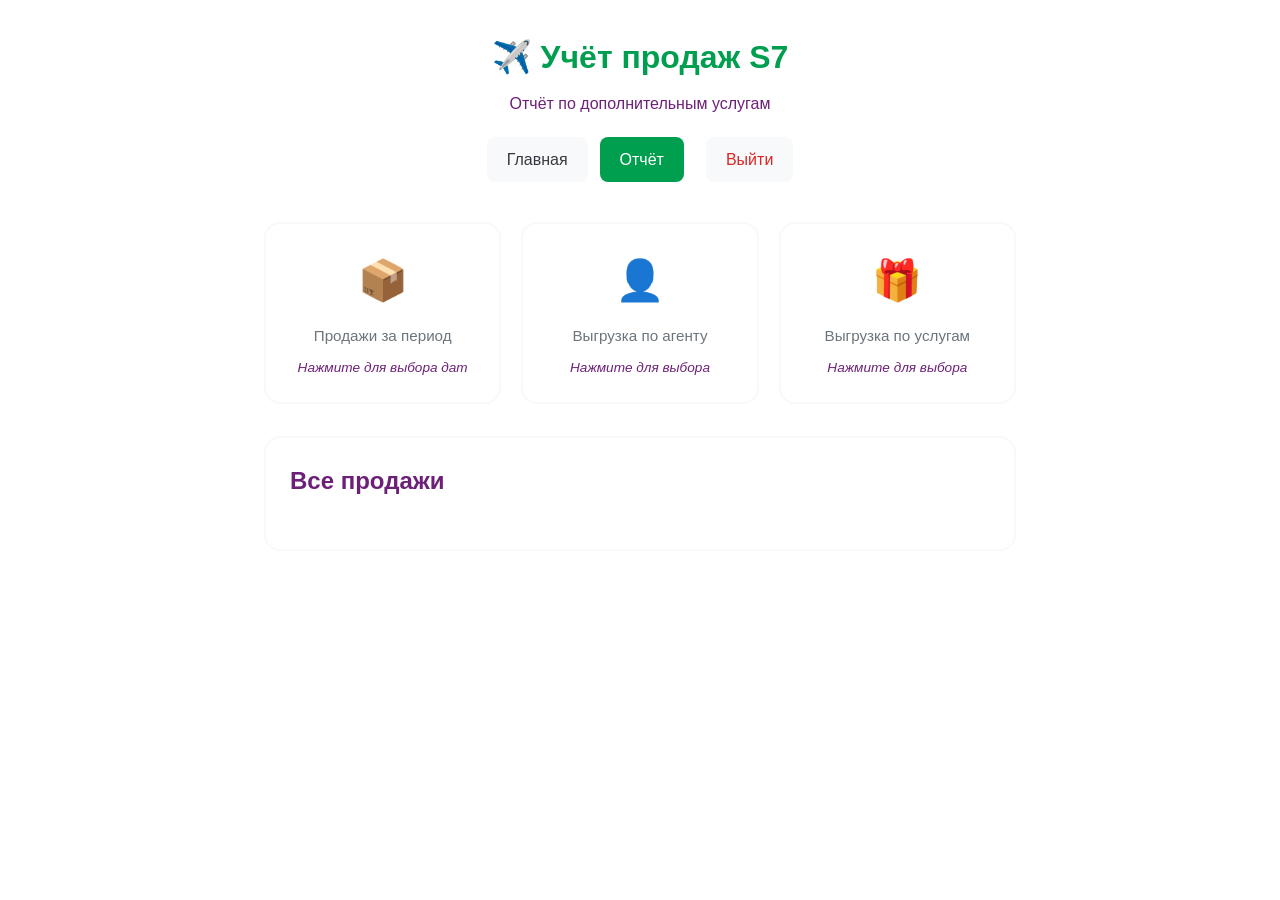
==== commit fa7e610d: "dobavil avtorizaciu" ====
--- a/static/report.html
+++ b/static/report.html
@@ -3,7 +3,7 @@
 <head>
   <meta charset="UTF-8">
   <title>Отчёт — S7</title>
-  <link rel="stylesheet" href="/static/style.css?v=3">
+  <link rel="stylesheet" href="/static/style.css?v=4">
 </head>
 <body>
   <div class="container">
@@ -13,6 +13,7 @@
       <nav>
         <a href="/">Главная</a>
         <a href="/report" class="active">Отчёт</a>
+        <a href="#" onclick="logout()" style="color: #dc2626; margin-left: 10px;">Выйти</a>
       </nav>
     </header>
 
@@ -101,6 +102,12 @@
     </section>
   </div>
 
-  <script src="/static/report.js?v=3"></script>
+  <script src="/static/report.js?v=4"></script>
+  <script>
+    async function logout() {
+      await fetch('/api/logout', { method: 'POST' });
+      window.location.href = '/login';
+    }
+  </script>
 </body>
 </html>
